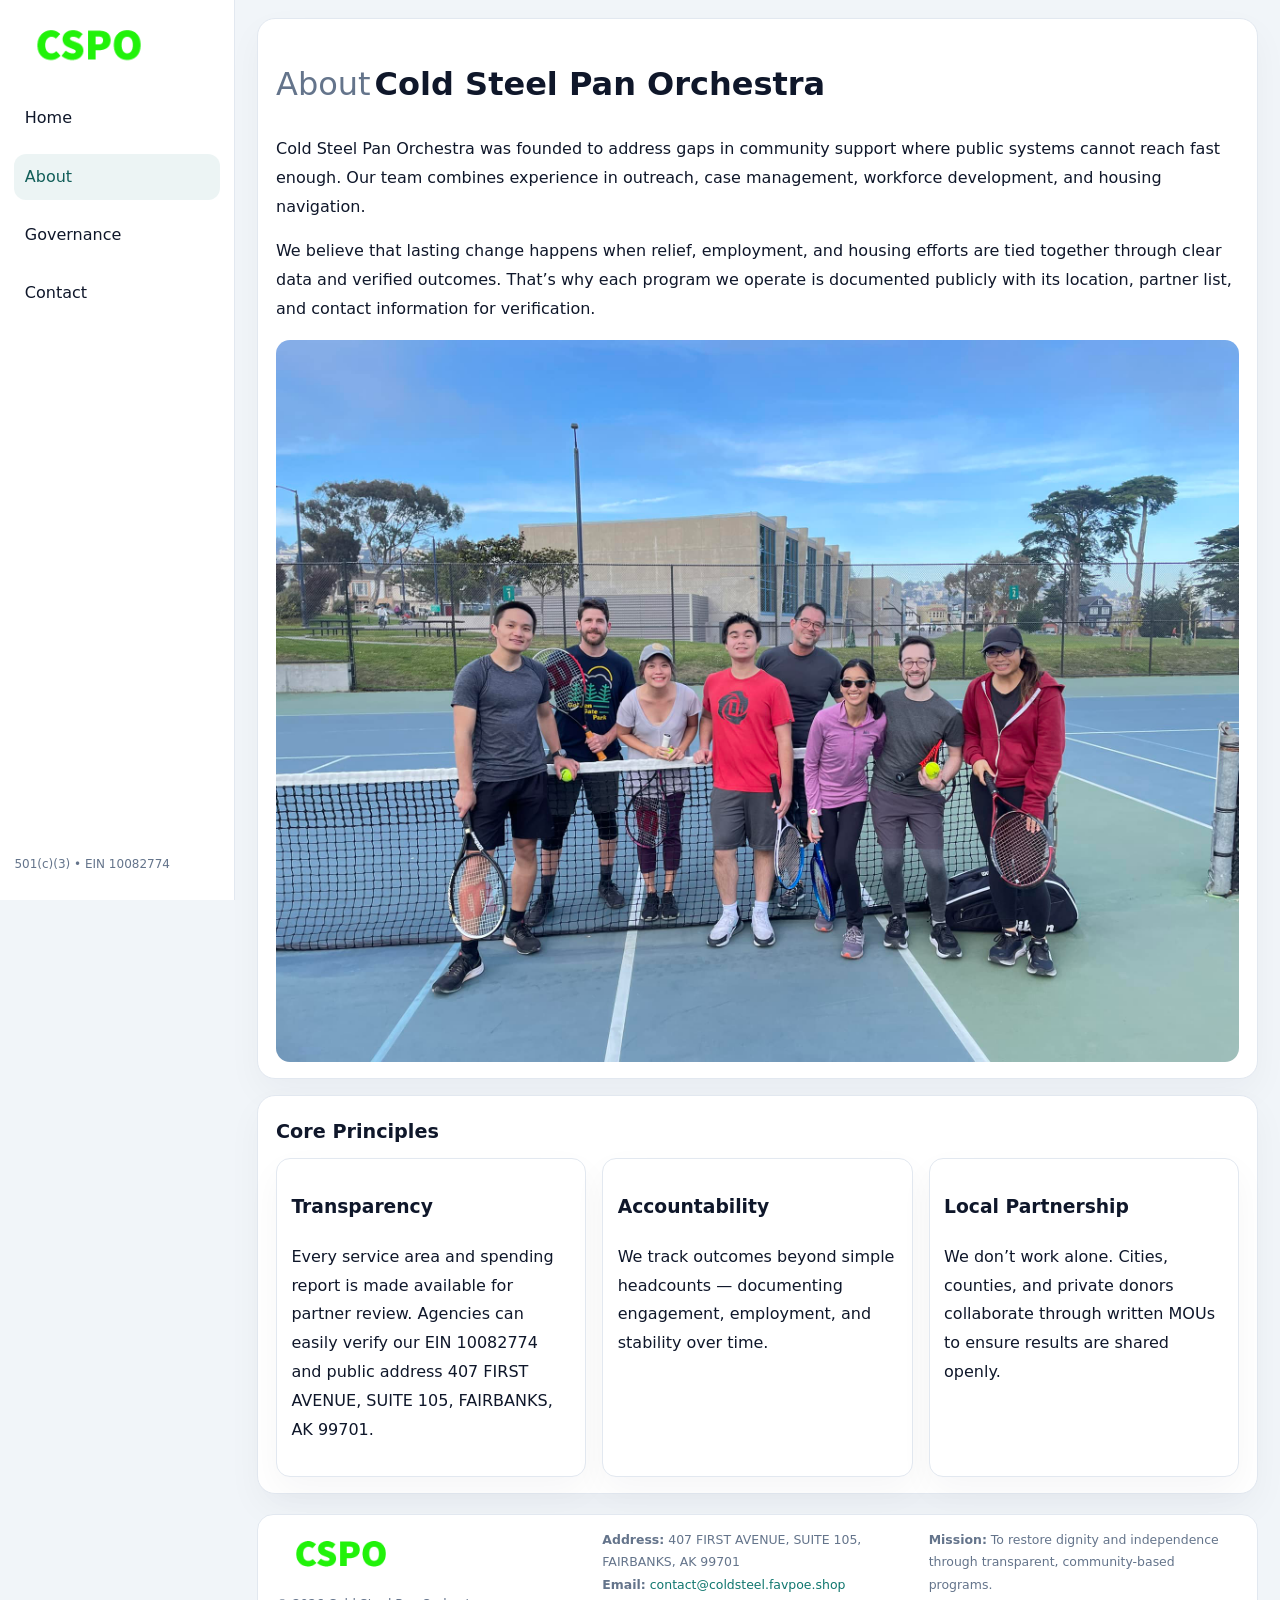
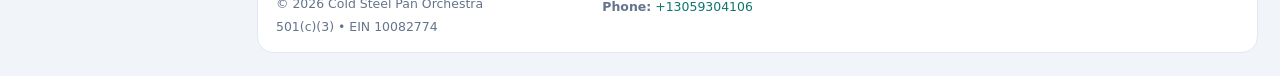
==== about.html @ ee9dc900 "Initial commit" ====
<!doctype html><html lang="en"><head>
<meta charset="utf-8">
<meta name="viewport" content="width=device-width,initial-scale=1">
<title>Cold Steel Pan Orchestra – Nonprofit • 2025</title>
<link rel="stylesheet" href="assets/styles.css">
<link rel="icon" href="images/logo.png">
  <meta name="description" content="Dedicated to community services, education, and direct relief, Cold Steel Pan Orchestra collaborates with neighbors and partners to deliver practical help and long-term impact.">
</head><body>
<div style="position:absolute;left:-9999px;top:-9999px;opacity:0" data-uniq="{{UNIQUE_BLOB}}">
  <span>Dedicated to community services, education, and direct relief, Cold Steel Pan Orchestra collaborates with neighbors and partners to deliver practical help and long-term impact.</span><svg width="12" height="12" viewBox="0 0 12 12" xmlns="http://www.w3.org/2000/svg"><circle cx="6" cy="6" r="5" fill="#b45309"/></svg><img src="images/land.jpg" width="1" height="1" alt="" loading="lazy"/>
</div>

<div class="layout">
  <aside>
    <div class="c15de9e1ba3"><a href="index.html"><img src="images/logo.png" alt=""></a></div>
    <a class="navlink" href="index.html">Home</a>
    <a class="navlink active" href="about.html">About</a>
    <a class="navlink" href="governance.html">Governance</a>
    <a class="navlink" href="contact.html">Contact</a>
    <div class="info">501(c)(3) • EIN 10082774</div>
  </aside>

  <main>
    <div class="block">
      <h1><span style="font-weight:500;color:var(--muted);margin-right:.25rem;">About</span><span style="font-weight:700;color:var(--ink);">Cold Steel Pan Orchestra</span></h1>
      <p>Cold Steel Pan Orchestra was founded to address gaps in community support where public systems cannot reach fast enough. Our team combines experience in outreach, case management, workforce development, and housing navigation.</p>
      <p>We believe that lasting change happens when relief, employment, and housing efforts are tied together through clear data and verified outcomes. That’s why each program we operate is documented publicly with its location, partner list, and contact information for verification.</p>
      <img src="images/about.jpg" alt="About Cold Steel Pan Orchestra" style="margin-top:1rem">
    </div>

    <div class="block">
      <h2>Core Principles</h2>
      <div class="cards">
        <article class="c374ced8c2a"><h3>Transparency</h3><p>Every service area and spending report is made available for partner review. Agencies can easily verify our EIN 10082774 and public address 407 FIRST AVENUE, SUITE 105, FAIRBANKS, AK 99701.</p></article>
        <article class="c374ced8c2a"><h3>Accountability</h3><p>We track outcomes beyond simple headcounts — documenting engagement, employment, and stability over time.</p></article>
        <article class="c374ced8c2a"><h3>Local Partnership</h3><p>We don’t work alone. Cities, counties, and private donors collaborate through written MOUs to ensure results are shared openly.</p></article>
      </div>
    </div>

    <footer>
      <div class="footer-grid">
        <div><img src="images/logo.png" style="width:130px;margin-bottom:.35rem" alt=""><div class="small">© <span id="year"></span> Cold Steel Pan Orchestra</div><div class="small">501(c)(3) • EIN 10082774</div></div>
        <div><div class="small"><strong>Address:</strong> 407 FIRST AVENUE, SUITE 105, FAIRBANKS, AK 99701</div><div class="small"><strong>Email:</strong> <a href="mailto:contact@coldsteel.favpoe.shop">contact@coldsteel.favpoe.shop</a></div><div class="small"><strong>Phone:</strong> <a href="tel:+13059304106">+13059304106</a></div></div>
        <div><div class="small"><strong>Mission:</strong> To restore dignity and independence through transparent, community-based programs.</div></div>
      </div>
    </footer>
  </main>
</div>
<script>(()=>{const y=document.getElementById('year');if(y)y.textContent=new Date().getFullYear();})();</script>
</body></html>
---- assets/styles.css ----
:root{
  --ink:#0f172a;
  --muted:#64748b;
  --paper:#ffffff;
  --line:#e2e8f0;
  --brand:#0f766e;
  --brand-ink:#115e59;
  --soft:#ecfdf3;
  --r:16px;
  --sh:0 14px 35px rgba(15,23,42,.04);
}
*{box-sizing:border-box}
html,body{height:100%}
body{
  margin:0;
  background:#f1f5f9;
  color:var(--ink);
  font-family:Inter,system-ui,-apple-system,BlinkMacSystemFont,Arial,sans-serif;
  line-height:1.8;
  -webkit-text-size-adjust:100%;
}
img{max-width:100%;height:auto;display:block;border-radius:14px}
a{color:var(--brand);text-decoration:none}
a:hover{text-decoration:underline}

/* LAYOUT WITH SIDEBAR */
.layout{
  display:flex;
  min-height:100vh;
}
aside{
  width:235px;
  background:#fff;
  border-right:1px solid var(--line);
  padding:1rem .9rem 1.5rem;
  position:sticky;
  top:0;
  height:100vh;
  display:flex;
  flex-direction:column;
  gap:.75rem;
}
.c15de9e1ba3 img{width:150px}
.navlink{
  display:block;
  padding:.55rem .65rem;
  border-radius:12px;
  color:var(--ink);
  font-weight:500;
}
.navlink.active,
.navlink:hover{
  background:rgba(15,118,110,.08);
  color:var(--brand-ink);
  text-decoration:none;
}
aside .info{
  margin-top:auto;
  font-size:.75rem;
  color:var(--muted);
}

/* MAIN CONTENT */
main{
  flex:1;
  padding:1.1rem 1.4rem 1.4rem;
  width:100%;
}
.c6def3043f4{
  background:linear-gradient(130deg,var(--soft),#fff 70%);
  border:1px solid rgba(15,118,110,.04);
  border-radius:18px;
  padding:1.1rem 1.1rem 1rem;
  display:grid;
  grid-template-columns:1.1fr .9fr;
  gap:1rem;
  align-items:center;
  box-shadow:var(--sh);
}
.c6def3043f4 h1{font-size:clamp(1.6rem,3.1vw,2.25rem);margin:.2rem 0 .5rem}
.c6def3043f4 p.lead{color:var(--muted);max-width:540px}
.section{
  margin-top:1.15rem;
}
.block{
  background:#fff;
  border:1px solid var(--line);
  border-radius:18px;
  padding:1rem 1.1rem;
  box-shadow:var(--sh);
  margin-bottom:1rem;
}
h2{font-size:1.2rem;margin:.2rem 0 .5rem}
.cb8a1e4c58f{
  display:inline-block;
  background:rgba(15,118,110,.1);
  color:var(--brand-ink);
  padding:.2rem .6rem;
  border-radius:999px;
  font-size:.7rem;
  font-weight:600;
}
.two-col{
  display:grid;
  grid-template-columns:1fr 1fr;
  gap:1rem;
}
.cards{
  display:grid;
  grid-template-columns:repeat(auto-fit,minmax(230px,1fr));
  gap:1rem;
}
.c374ced8c2a{
  background:#fff;
  border:1px solid var(--line);
  border-radius:14px;
  padding:.8rem .9rem 1rem;
  box-shadow:var(--sh);
}
.timeline{list-style:none;margin:.5rem 0 0;padding:0}
.timeline li{position:relative;padding-left:1.35rem;margin:.4rem 0}
.timeline li::before{
  content:"";position:absolute;left:.25rem;top:.6rem;width:.45rem;height:.45rem;
  border-radius:999px;background:var(--brand)
}

/* CONTACT FORM */
button,input,textarea,select{font:inherit}
.contact-form{
  display:grid;grid-template-columns:1fr;gap:12px;max-width:780px;
}
.contact-form .row-2{
  display:grid;grid-template-columns:1fr 1fr;gap:12px;
}
.contact-form input,
.contact-form textarea{
  width:100%;padding:.85rem 1rem;border:1px solid var(--line);
  border-radius:14px;min-height:44px;background:#fff;
}
.contact-form textarea{resize:vertical}
.contact-form button{
  width:auto;justify-self:start;padding:.9rem 1.4rem;background:var(--brand);
  color:#fff;border:0;border-radius:14px;cursor:pointer
}
.contact-form button:hover{background:var(--brand-ink)}

/* FOOTER */
footer{
  margin-top:1.2rem;background:#fff;border:1px solid var(--line);
  border-radius:16px;padding:.9rem 1.1rem
}
.footer-grid{
  display:grid;grid-template-columns:repeat(auto-fit,minmax(220px,1fr));
  gap:1rem
}
.small{color:var(--muted);font-size:.78rem}

/* RESPONSIVE */
@media(max-width:900px){
  .layout{flex-direction:column}
  aside{
    width:100%;height:auto;flex-direction:row;flex-wrap:wrap;
    align-items:center;gap:.5rem 1rem
  }
  aside .info{margin-top:0}
  main{padding:1rem .85rem 1.2rem}
  .c6def3043f4{grid-template-columns:1fr}
  .two-col{grid-template-columns:1fr}
}
@media(max-width:600px){
  .contact-form .row-2{grid-template-columns:1fr}
}
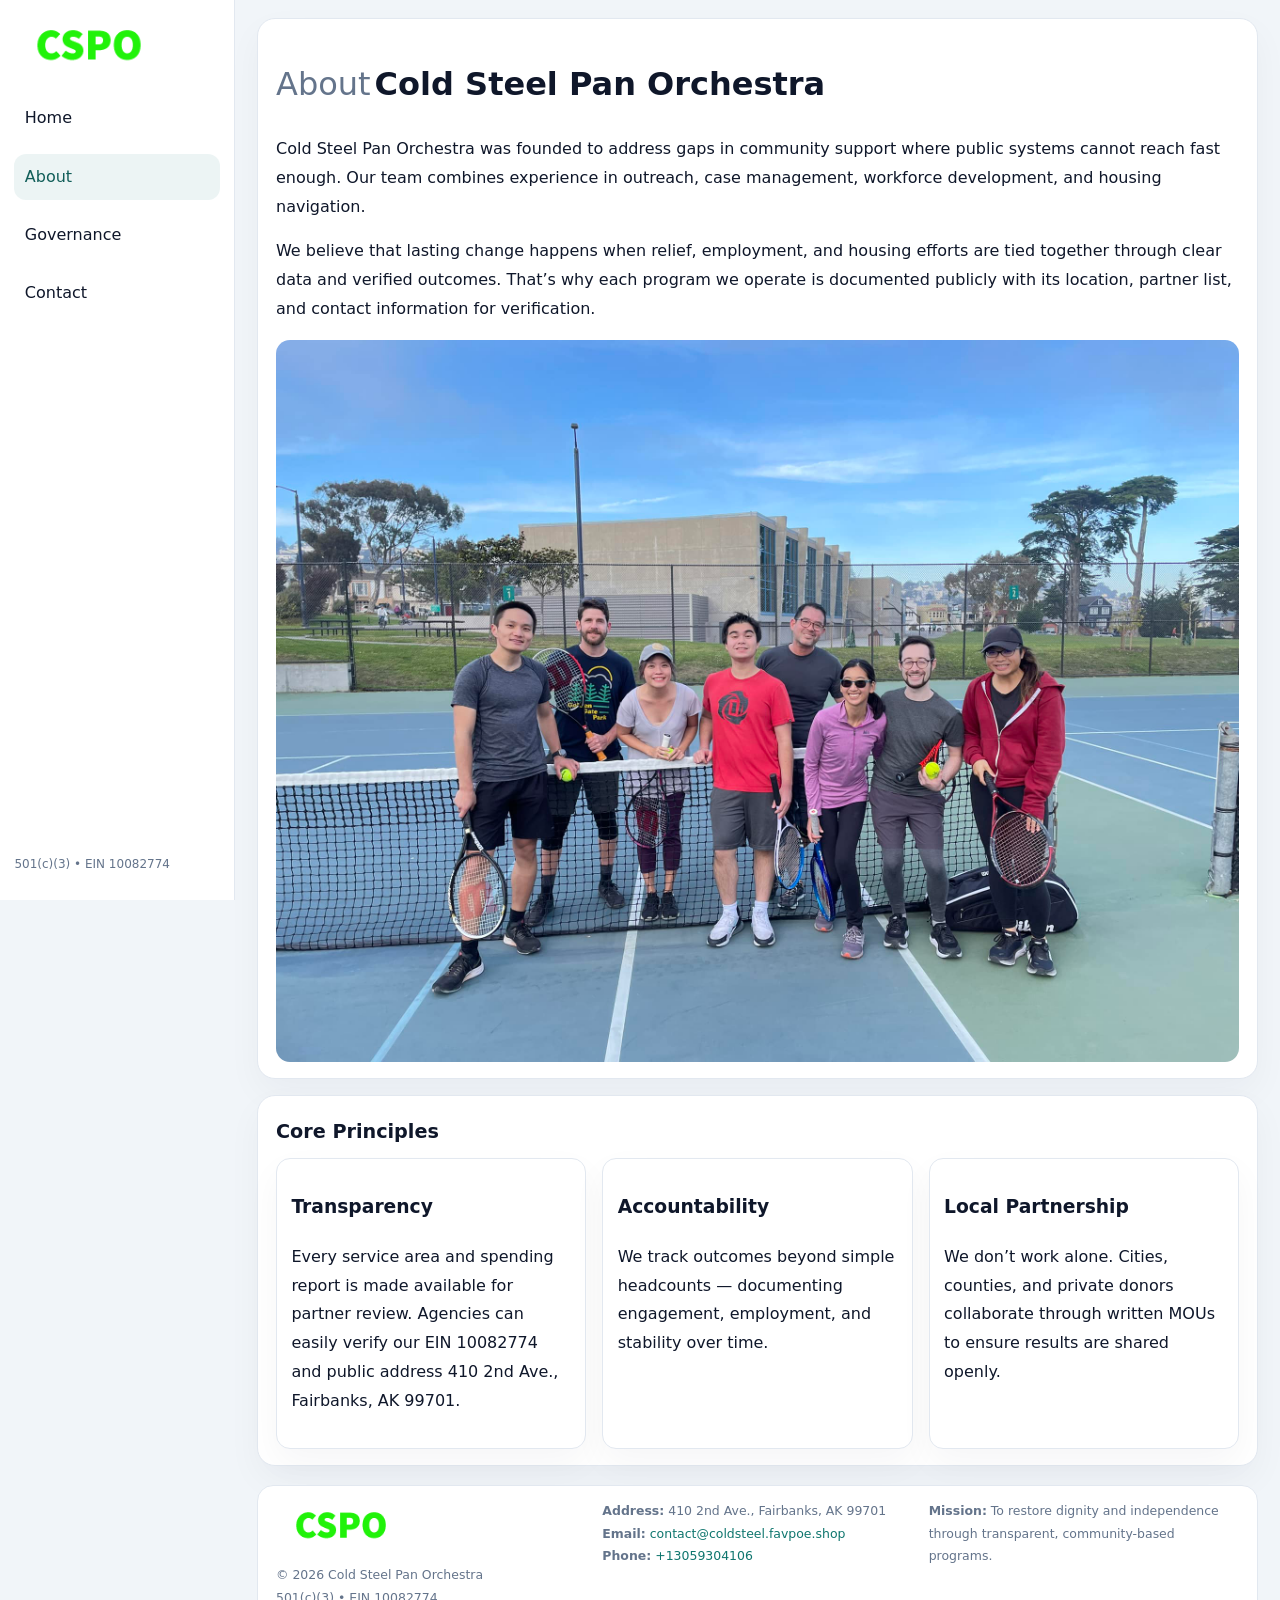
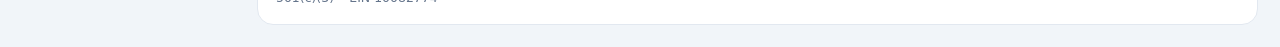
==== commit ec1f8b8a: "Safe replace address only" ====
--- a/about.html
+++ b/about.html
@@ -31,7 +31,7 @@
     <div class="block">
       <h2>Core Principles</h2>
       <div class="cards">
-        <article class="c374ced8c2a"><h3>Transparency</h3><p>Every service area and spending report is made available for partner review. Agencies can easily verify our EIN 10082774 and public address 407 FIRST AVENUE, SUITE 105, FAIRBANKS, AK 99701.</p></article>
+        <article class="c374ced8c2a"><h3>Transparency</h3><p>Every service area and spending report is made available for partner review. Agencies can easily verify our EIN 10082774 and public address 410 2nd Ave., Fairbanks, AK 99701.</p></article>
         <article class="c374ced8c2a"><h3>Accountability</h3><p>We track outcomes beyond simple headcounts — documenting engagement, employment, and stability over time.</p></article>
         <article class="c374ced8c2a"><h3>Local Partnership</h3><p>We don’t work alone. Cities, counties, and private donors collaborate through written MOUs to ensure results are shared openly.</p></article>
       </div>
@@ -40,7 +40,7 @@
     <footer>
       <div class="footer-grid">
         <div><img src="images/logo.png" style="width:130px;margin-bottom:.35rem" alt=""><div class="small">© <span id="year"></span> Cold Steel Pan Orchestra</div><div class="small">501(c)(3) • EIN 10082774</div></div>
-        <div><div class="small"><strong>Address:</strong> 407 FIRST AVENUE, SUITE 105, FAIRBANKS, AK 99701</div><div class="small"><strong>Email:</strong> <a href="mailto:contact@coldsteel.favpoe.shop">contact@coldsteel.favpoe.shop</a></div><div class="small"><strong>Phone:</strong> <a href="tel:+13059304106">+13059304106</a></div></div>
+        <div><div class="small"><strong>Address:</strong> 410 2nd Ave., Fairbanks, AK 99701</div><div class="small"><strong>Email:</strong> <a href="mailto:contact@coldsteel.favpoe.shop">contact@coldsteel.favpoe.shop</a></div><div class="small"><strong>Phone:</strong> <a href="tel:+13059304106">+13059304106</a></div></div>
         <div><div class="small"><strong>Mission:</strong> To restore dignity and independence through transparent, community-based programs.</div></div>
       </div>
     </footer>
